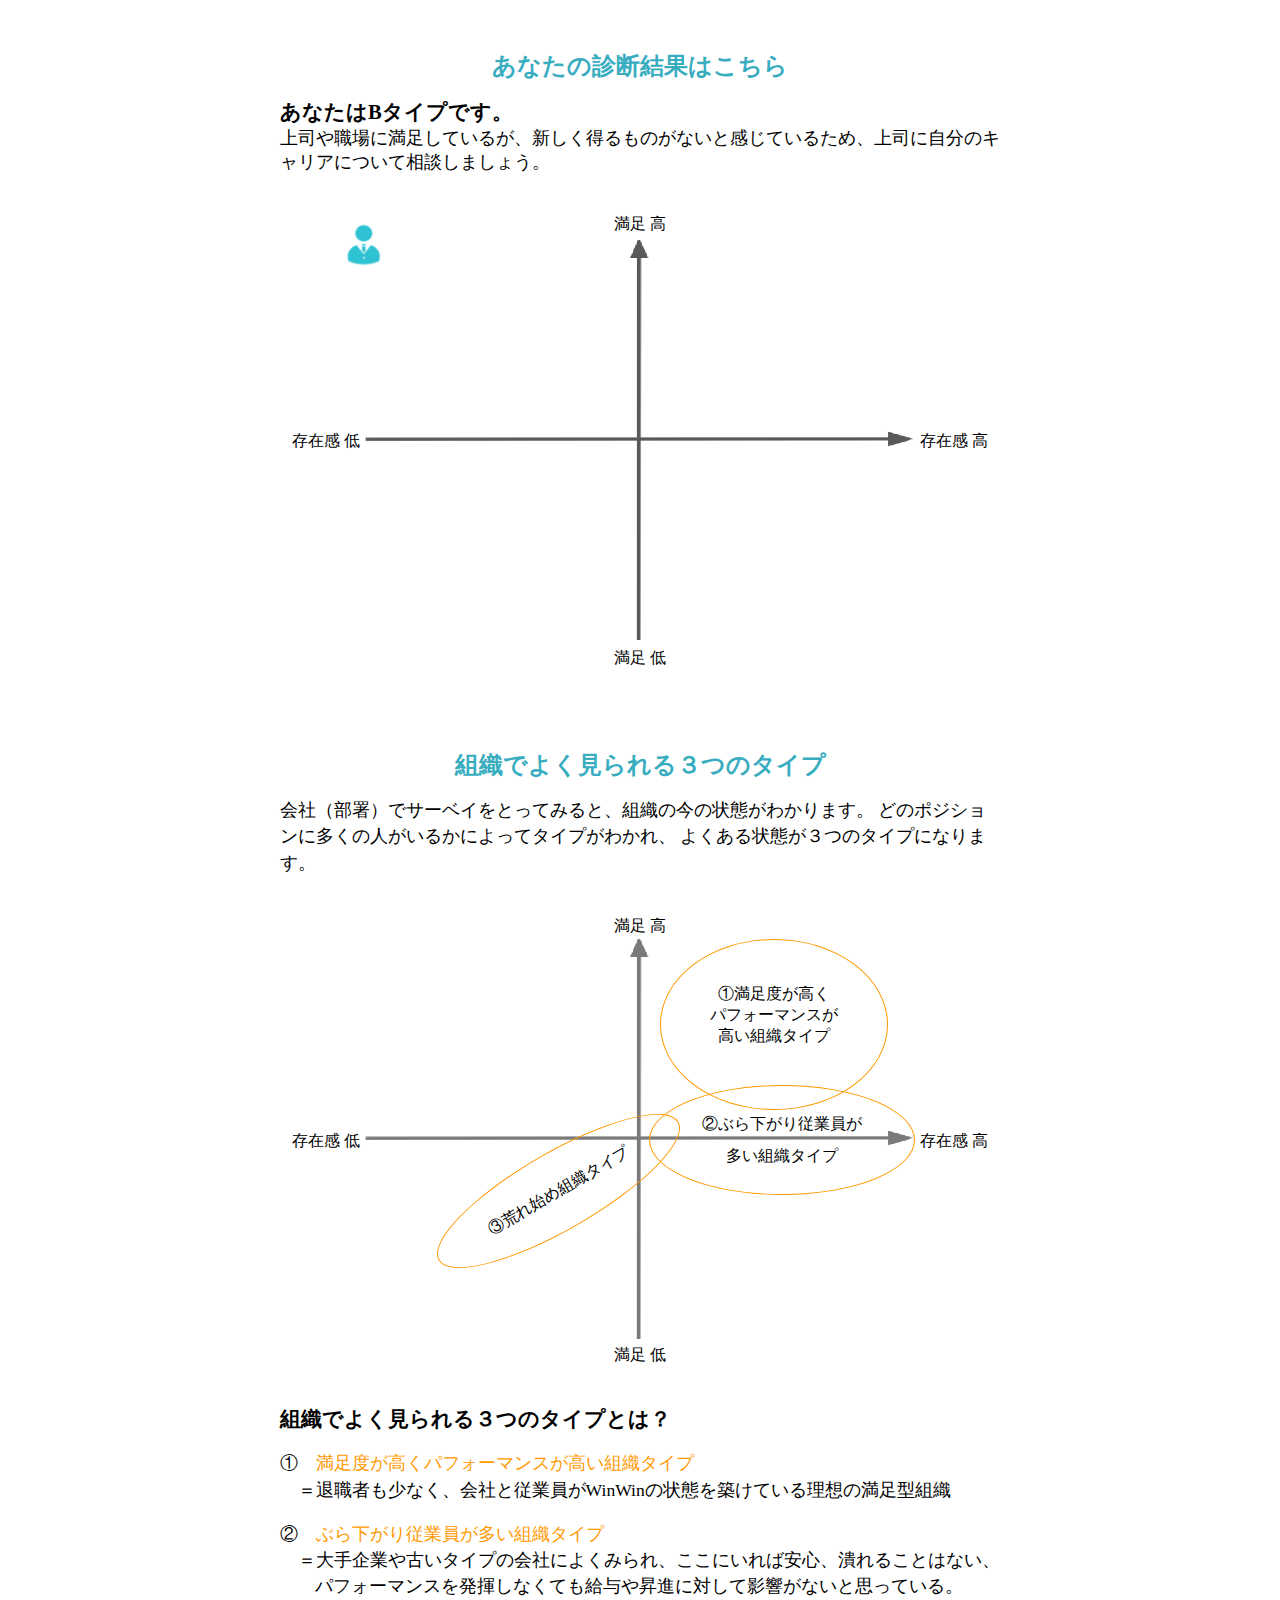
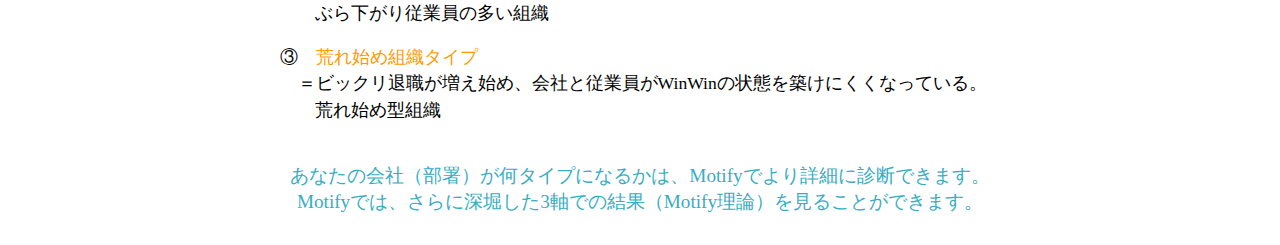
==== diagnosis.html @ 87b0053b "Add files via upload" ====
<!DOCTYPE html>
<html lang="ja" dir="ltr">
  <head>
    <meta charset="utf-8">
    <meta name="viewport" content="width=device-width,initial-scale=1.0,minimum-scale=1.0">
    <title></title>
    <link rel="stylesheet" href="style.css">
    <script src="https://code.jquery.com/jquery-3.3.1.js"></script>
    <script>
      $(function() {
        var par = Number(getParam('cnt')),//パラメータ取得
            par2 = Number(getParam('cnt2')),
            winSize = $(window).width(),//ウィンドウサイズ取得
            pos = $('.pct').position();//cssのabsolute値取得

        if (winSize > 768) {//診断説明文表示//PC画面
          if (par >= 0 && par < 186 && par2 > 276 && par2 <= 552) {//Atype.show
            $('.diagA').show();
            $('.diagB').hide();
            $('.diagC').hide();
            $('.diagD').hide();
          }
          if (par >= 0 && par < 186 && par2 >= 0 && par2 <= 276) {//Btype.show
            $('.diagA').hide();
            $('.diagB').show();
            $('.diagC').hide();
            $('.diagD').hide();
          }
          if (par >= 186 && par <= 372 && par2 >= 0 && par2 <= 276) {//Ctype.show
            $('.diagA').hide();
            $('.diagB').hide();
            $('.diagC').show();
            $('.diagD').hide();
          }
          if (par >= 186 && par <= 372 && par2 > 276 && par2 <= 552) {//Dtype.show
            $('.diagA').hide();
            $('.diagB').hide();
            $('.diagC').hide();
            $('.diagD').show();
          }
        } else if (winSize > 480) {//タブレット画面
          if (par >= 0 && par < 156 && par2 > 204 && par2 <= 408) {//Atype.show
            $('.diagA').show();
            $('.diagB').hide();
            $('.diagC').hide();
            $('.diagD').hide();
          }
          if (par >= 0 && par < 156 && par2 >= 0 && par2 <= 204) {//Btype.show
            $('.diagA').hide();
            $('.diagB').show();
            $('.diagC').hide();
            $('.diagD').hide();
          }
          if (par >= 156 && par <= 312 && par2 >= 0 && par2 <= 204) {//Ctype.show
            $('.diagA').hide();
            $('.diagB').hide();
            $('.diagC').show();
            $('.diagD').hide();
          }
          if (par >= 156 && par <= 312 && par2 > 204 && par2 <= 408) {//Dtype.show
            $('.diagA').hide();
            $('.diagB').hide();
            $('.diagC').hide();
            $('.diagD').show();
          }
        } else {//スマホ画面
          if (par >= 0 && par < 96 && par2 > 102 && par2 <= 204) {//Atype.show
            $('.diagA').show();
            $('.diagB').hide();
            $('.diagC').hide();
            $('.diagD').hide();
          }
          if (par >= 0 && par < 96 && par2 >= 0 && par2 <= 102) {//Btype.show
            $('.diagA').hide();
            $('.diagB').show();
            $('.diagC').hide();
            $('.diagD').hide();
          }
          if (par >= 96 && par <= 192 && par2 >= 0 && par2 <= 102) {//Ctype.show
            $('.diagA').hide();
            $('.diagB').hide();
            $('.diagC').show();
            $('.diagD').hide();
          }
          if (par >= 96 && par <= 192 && par2 > 102 && par2 <= 204) {//Dtype.show
            $('.diagA').hide();
            $('.diagB').hide();
            $('.diagC').hide();
            $('.diagD').show();
          }
        }

        par += Number(pos.top);//ピクトさん計算位置をcssのabsolute値に加算
        par2 += Number(pos.left);
        $('.pct').css({'top':par+'px', 'left':par2+'px'});//css書き換え
      });
      function getParam(name, url) {//パラメータ値取得関数
        if (!url) url = window.location.href;
        name = name.replace(/[\[\]]/g, "\\$&");
        var regex = new RegExp("[?&]" + name + "(=([^&#]*)|&|#|$)"),
            results = regex.exec(url);
        if (!results) return null;
        if (!results[2]) return '';
        return decodeURIComponent(results[2].replace(/\+/g, " "));
      }
    </script>
  </head>
  <body>
    <div class="container">
      <h2>あなたの診断結果はこちら</h2>
      <div class="diag diagA">
        <h3>あなたはAタイプです。</h3>
        <div class="">上司や職場に満足し、存在感も感じているため、順調なキャリアを築けているでしょう。</div>
      </div>

      <div class="diag diagB">
        <h3>あなたはBタイプです。</h3>
        <div class="">上司や職場に満足しているが、新しく得るものがないと感じているため、上司に自分のキャリアについて相談しましょう。</div>
      </div>

      <div class="diag diagC">
        <h3>あなたはCタイプです。</h3>
        <div class="">上司や職場で存在感を感じているが、パフォーマンスを発揮できていないと感じているため、上司と自分の役割や目標について相談しましょう。</div>
      </div>

      <div class="diag diagD">
        <h3>あなたはDタイプです。</h3>
        <div class="">上司や職場とうまくいっていなく、パフォーマンスも発揮できず苦しんでいるかと思います。早急に上司と本音で話をしましょう。</div>
      </div>

      <div class="placeBox">
          <div class="top">満足 高</div>
          <div class="left">存在感 低</div>
          <div class="img"><img class="graph" src="graph.png" alt="結果のグラフです"></div>
          <div class="right">存在感 高</div>
          <div class="bottom">満足 低</div>
        <img class="pct" src="pictogram.png" alt="描画用のピクトさんです">
      </div>

      <h2 class="sech">組織でよく見られる３つのタイプ</h2>

      <div class="explanation">
        会社（部署）でサーベイをとってみると、組織の今の状態がわかります。
        どのポジションに多くの人がいるかによってタイプがわかれ、
        よくある状態が３つのタイプになります。
      </div>

      <div class="placeCenter">
        <div class="top">満足 高</div>
        <div class="left">存在感 低</div>
        <div class="img">
          <img class="graph" id="opac" src="graph.png" alt="解説用のグラフです">
          <div class="type1">
            <span>&#9312;満足度が高く<br>パフォーマンスが高い組織タイプ</span>
          </div>
          <div class="type2">
            <span>&#9313;ぶら下がり従業員が<br>多い組織タイプ</span>
          </div>
          <div class="type3">
            <span>&#9314;荒れ始め組織タイプ</span>
          </div>
        </div>
        <div class="right">存在感 高</div>
        <div class="bottom">満足 低</div>
      </div>

      <div class="explanation">
        <h3>組織でよく見られる３つのタイプとは？</h3>
        <div class="head">&#9312;　<span>満足度が高くパフォーマンスが高い組織タイプ</span></div>
        <div class="equal">＝退職者も少なく、会社と従業員がWinWinの状態を築けている理想の満足型組織</div>

        <div class="head">&#9313;　<span>ぶら下がり従業員が多い組織タイプ</span></div>
        <div class="equal">＝大手企業や古いタイプの会社によくみられ、ここにいれば安心、潰れることはない、</div>
        <div class="text">パフォーマンスを発揮しなくても給与や昇進に対して影響がないと思っている。</div>
        <div class="text">ぶら下がり従業員の多い組織</div>

        <div class="head">&#9314;　<span>荒れ始め組織タイプ</span></div>
        <div class="equal">＝ビックリ退職が増え始め、会社と従業員がWinWinの状態を築けにくくなっている。</div>
        <div class="text">荒れ始め型組織</div>
      </div>

      <div class="forPc">
        <div class="leadSnt">
          あなたの会社（部署）が何タイプになるかは、Motifyでより詳細に診断できます。<br>
          Motifyでは、さらに深堀した3軸での結果（Motify理論）を見ることができます。
        </div>
      </div>
      <div class="forTab">
        <div class="leadSnt">
          <div class="firSen">あなたの会社（部署）が何タイプになるかは、<br>Motifyでより詳細に診断できます。<br></div>
          <div class="secSen">Motifyでは、さらに深堀した3軸での<br>結果（Motify理論）を見ることができます。</div>
        </div>
      </div>

    </div>
  </body>
</html>
---- style.css ----
@charset "UTF-8";
* {
  margin: 0;
  padding: 0; }

.container {
  max-width: 800px;
  width: 100%;
  margin: 0 auto;
  padding: 30px 0;
  text-align: center; }

h1 {
  margin-bottom: 20px;
  font-size: 1.5em;
  color: #37adbf; }
  @media (max-width: 480px) {
    h1 {
      font-size: 0.9em; } }

h2 {
  margin-top: 20px;
  margin-bottom: -3%;
  font-size: 1.5em;
  color: #37adbf; }
  @media (max-width: 480px) {
    h2 {
      font-size: 0.9em; } }

.sech {
  margin-top: 10%; }

.intro {
  text-align: left;
  margin-bottom: -50px;
  margin-left: 30%;
  letter-spacing: 0.1em; }
  .intro div {
    margin-top: 0.5em; }
  @media (max-width: 768px) {
    .intro {
      margin-left: 25%; } }
  @media (max-width: 480px) {
    .intro {
      font-size: 0.8em;
      margin-left: 10%; } }

input {
  display: none; }
  input:checked + label {
    border-color: #37adbf;
    background-color: #37adbf;
    color: white; }

.label {
  margin: 30px;
  width: 40px;
  height: 30px;
  padding: 10px 15px;
  border: 2px solid #4d4d4d;
  text-decoration: none;
  border-radius: 3px;
  transition: .1s;
  color: #4d4d4d;
  cursor: pointer; }
  @media (max-width: 480px) {
    .label {
      margin: 10px; } }
  .label:hover {
    background-color: #E2EDF9; }
    @media (max-width: 768px) {
      .label:hover {
        background-color: #37adbf; } }
    @media (max-width: 480px) {
      .label:hover {
        background-color: #37adbf; } }

.item {
  margin-top: 80px;
  margin-bottom: 30px;
  padding: 0 100px;
  text-align: left;
  font-size: 1.1em; }
  @media (max-width: 480px) {
    .item {
      font-size: 0.8em;
      letter-spacing: 0.1em;
      padding: 0 15px; } }

.verticle, .horizontal {
  position: relative;
  font-size: 0.8em; }
  @media (max-width: 480px) {
    .verticle, .horizontal {
      font-size: 0.6em; } }

.lftLvl {
  display: inline-block;
  position: absolute;
  top: 45px;
  left: 120px;
  color: #4d4d4d; }
  @media (max-width: 480px) {
    .lftLvl {
      left: 10px; } }

.rgtLvl {
  display: inline-block;
  position: absolute;
  top: 45px;
  right: 120px;
  color: #4d4d4d; }
  @media (max-width: 480px) {
    .rgtLvl {
      right: 10px; } }

.btn {
  margin-top: 80px;
  display: inline-block;
  font-weight: bold;
  width: 20%;
  height: 45px;
  line-height: 45px;
  border-radius: 25px;
  text-decoration: none;
  letter-spacing: 0.1em;
  color: #FFF;
  background: #37adbf;
  transition: .1s;
  cursor: pointer; }
  @media (max-width: 480px) {
    .btn {
      width: 30%;
      height: 35px;
      line-height: 35px; } }
  .btn i {
    margin-left: 0.5em; }
    @media (max-width: 480px) {
      .btn i {
        display: none; } }
  .btn:hover {
    background-color: #3cb371;
    opacity: 0.8; }

.placeBox {
  position: relative;
  margin: 0 auto;
  width: 700px;
  height: 455px;
  display: flex;
  justify-content: center;
  /*左右中央揃え*/
  align-items: center;
  /*上下中央揃え*/ }
  .placeBox .top {
    position: absolute;
    top: 0;
    margin: 0 auto; }
  .placeBox .bottom {
    position: absolute;
    bottom: 0;
    margin: 0 auto; }
  @media (max-width: 768px) {
    .placeBox {
      width: 550px;
      height: 355px; } }
  @media (max-width: 480px) {
    .placeBox {
      width: 330px;
      height: 225px; } }
  .placeBox .pct {
    width: 50px;
    height: 60px;
    position: absolute;
    top: 0;
    left: 50px; }
    @media (max-width: 768px) {
      .placeBox .pct {
        width: 30px;
        height: 40px;
        position: absolute;
        top: 0;
        left: 56px; } }
    @media (max-width: 480px) {
      .placeBox .pct {
        width: 20px;
        height: 30px;
        position: absolute;
        top: 0;
        left: 53px; } }

.placeCenter {
  margin-bottom: 10px;
  margin-left: auto;
  margin-right: auto;
  position: relative;
  margin: 0 auto;
  width: 700px;
  height: 450px;
  display: flex;
  justify-content: center;
  /*左右中央揃え*/
  align-items: center;
  /*上下中央揃え*/ }
  .placeCenter .top {
    position: absolute;
    top: 0;
    margin: 0 auto; }
  .placeCenter .bottom {
    position: absolute;
    bottom: 0;
    margin: 0 auto; }
  @media (max-width: 768px) {
    .placeCenter {
      width: 550px;
      height: 355px; } }
  @media (max-width: 480px) {
    .placeCenter {
      width: 330px;
      height: 225px; } }

.graph {
  width: 550px;
  height: 400px; }
  @media (max-width: 768px) {
    .graph {
      width: 400px;
      height: 307px; } }
  @media (max-width: 480px) {
    .graph {
      width: 200px;
      height: 184px; } }

.left {
  margin-right: 5px; }

.right {
  margin-left: 5px; }

@media (max-width: 480px) {
  .top, .right, .bottom, .left {
    font-size: 0.8em; } }

.img {
  position: relative; }
  .img #opac {
    opacity: 0.8; }
  @media (max-width: 480px) {
    .img {
      font-size: 0.6em; } }
  .img .type1 {
    border: 1px solid #ff9900;
    border-radius: 50%;
    padding: 5%;
    opacity: 10;
    width: 25%;
    height: 20%;
    padding: 8%;
    position: absolute;
    top: 0;
    right: 5%; }
    @media (max-width: 768px) {
      .img .type1 {
        width: 35%;
        height: 25%;
        right: 0; } }
    @media (max-width: 480px) {
      .img .type1 {
        width: 40%;
        height: 33%;
        padding: 6%;
        top: -5%;
        right: -5%; } }
  .img .type2 {
    border: 1px solid #ff9900;
    border-radius: 50%;
    padding: 5%;
    opacity: 10;
    width: 40%;
    padding: 4%;
    position: absolute;
    top: 36%;
    right: 0; }
    @media (max-width: 768px) {
      .img .type2 {
        top: 34%;
        padding: 5%; } }
    @media (max-width: 480px) {
      .img .type2 {
        width: 50%;
        top: 35%;
        right: -7%; } }
    .img .type2 span {
      line-height: 2em; }
      @media (max-width: 768px) {
        .img .type2 span {
          line-height: normal; } }
      @media (max-width: 768px) {
        .img .type2 span {
          line-height: normal; } }
  .img .type3 {
    border: 1px solid #ff9900;
    border-radius: 50%;
    padding: 5%;
    opacity: 10;
    width: 40%;
    position: absolute;
    left: 10%;
    bottom: 28%;
    transform: rotate(-30deg); }
    @media (max-width: 768px) {
      .img .type3 {
        left: 5%;
        bottom: 25%; } }
    @media (max-width: 480px) {
      .img .type3 {
        width: 50%;
        left: -5%;
        bottom: 24.2%; } }
  .img span {
    background-color: white; }

.diag {
  display: none;
  padding: 5%;
  text-align: left;
  font-size: 1.1em; }
  @media (max-width: 768px) {
    .diag {
      padding: 10%;
      font-size: 1em; } }
  @media (max-width: 480px) {
    .diag {
      padding: 5%;
      font-size: 0.8em; } }

.explanation {
  padding: 5%;
  text-align: left;
  line-height: 1.5em;
  font-size: 1.1em; }
  @media (max-width: 768px) {
    .explanation {
      padding: 8%;
      font-size: 1em; } }
  @media (max-width: 480px) {
    .explanation {
      font-size: 0.8em;
      padding: 5%; } }
  .explanation h3 {
    margin-bottom: 10px; }
  .explanation span {
    color: #ff9900; }

.head {
  margin-top: 1em; }

.equal {
  margin-left: 1em; }

.text {
  margin-left: 2em; }
  @media (max-width: 480px) {
    .text {
      margin-left: 1em; } }

.leadSnt {
  color: #37adbf;
  font-size: 1.2em; }

@media (max-width: 768px) {
  .forPc {
    display: none; } }
@media (max-width: 480px) {
  .forPc {
    display: none; } }

.forTab {
  display: none; }
  @media (max-width: 768px) {
    .forTab {
      display: block; }
      .forTab .firSen {
        margin-bottom: 10px; } }
  @media (max-width: 480px) {
    .forTab {
      display: block;
      font-size: 0.9em; }
      .forTab .firSen {
        margin-bottom: 10px; } }

/*# sourceMappingURL=style.css.map */
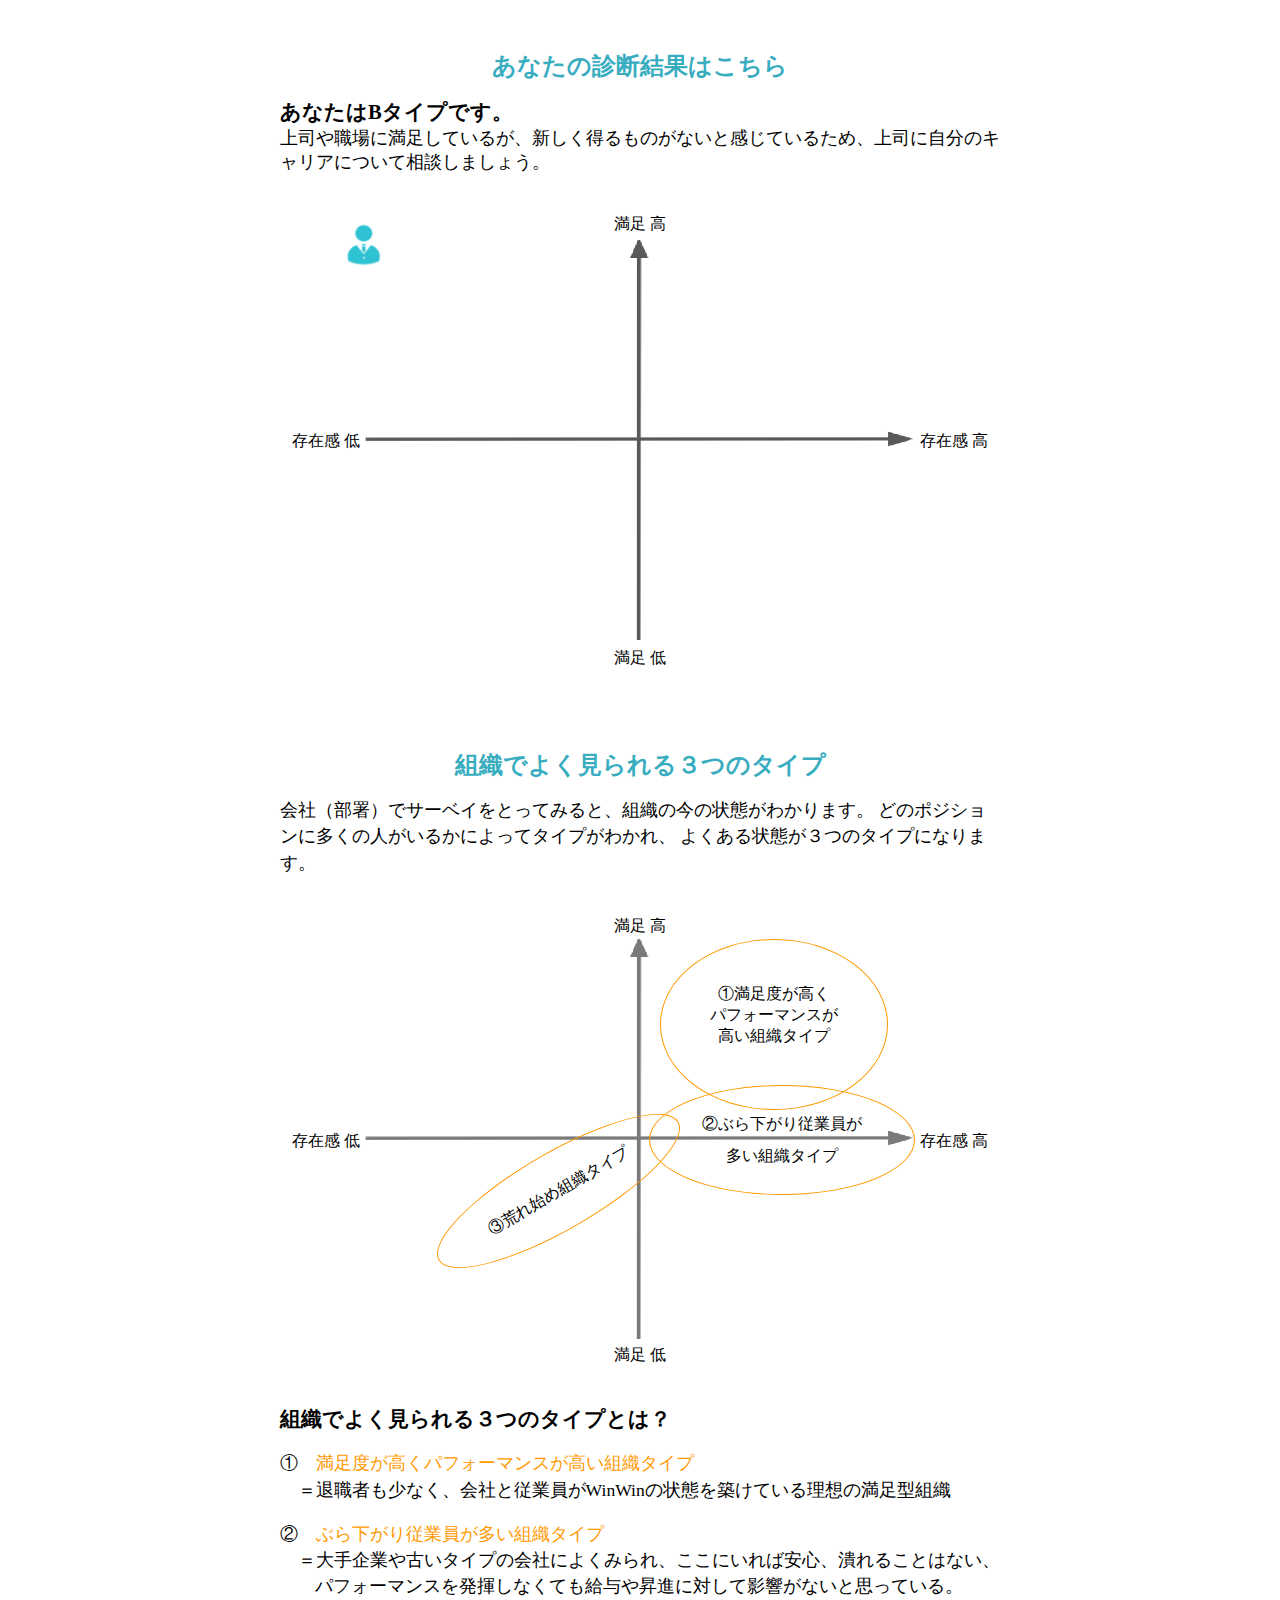
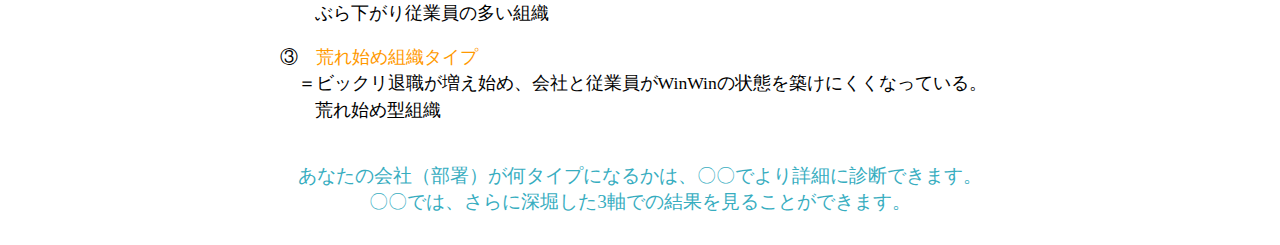
==== commit 05318635: "Add files via upload" ====
--- a/diagnosis.html
+++ b/diagnosis.html
@@ -181,14 +181,14 @@
 
       <div class="forPc">
         <div class="leadSnt">
-          あなたの会社（部署）が何タイプになるかは、Motifyでより詳細に診断できます。<br>
-          Motifyでは、さらに深堀した3軸での結果（Motify理論）を見ることができます。
+          あなたの会社（部署）が何タイプになるかは、〇〇でより詳細に診断できます。<br>
+          〇〇では、さらに深堀した3軸での結果を見ることができます。
         </div>
       </div>
       <div class="forTab">
         <div class="leadSnt">
-          <div class="firSen">あなたの会社（部署）が何タイプになるかは、<br>Motifyでより詳細に診断できます。<br></div>
-          <div class="secSen">Motifyでは、さらに深堀した3軸での<br>結果（Motify理論）を見ることができます。</div>
+          <div class="firSen">あなたの会社（部署）が何タイプになるかは、<br>〇〇でより詳細に診断できます。<br></div>
+          <div class="secSen">〇〇では、さらに深堀した3軸での<br>結果を見ることができます。</div>
         </div>
       </div>
 
